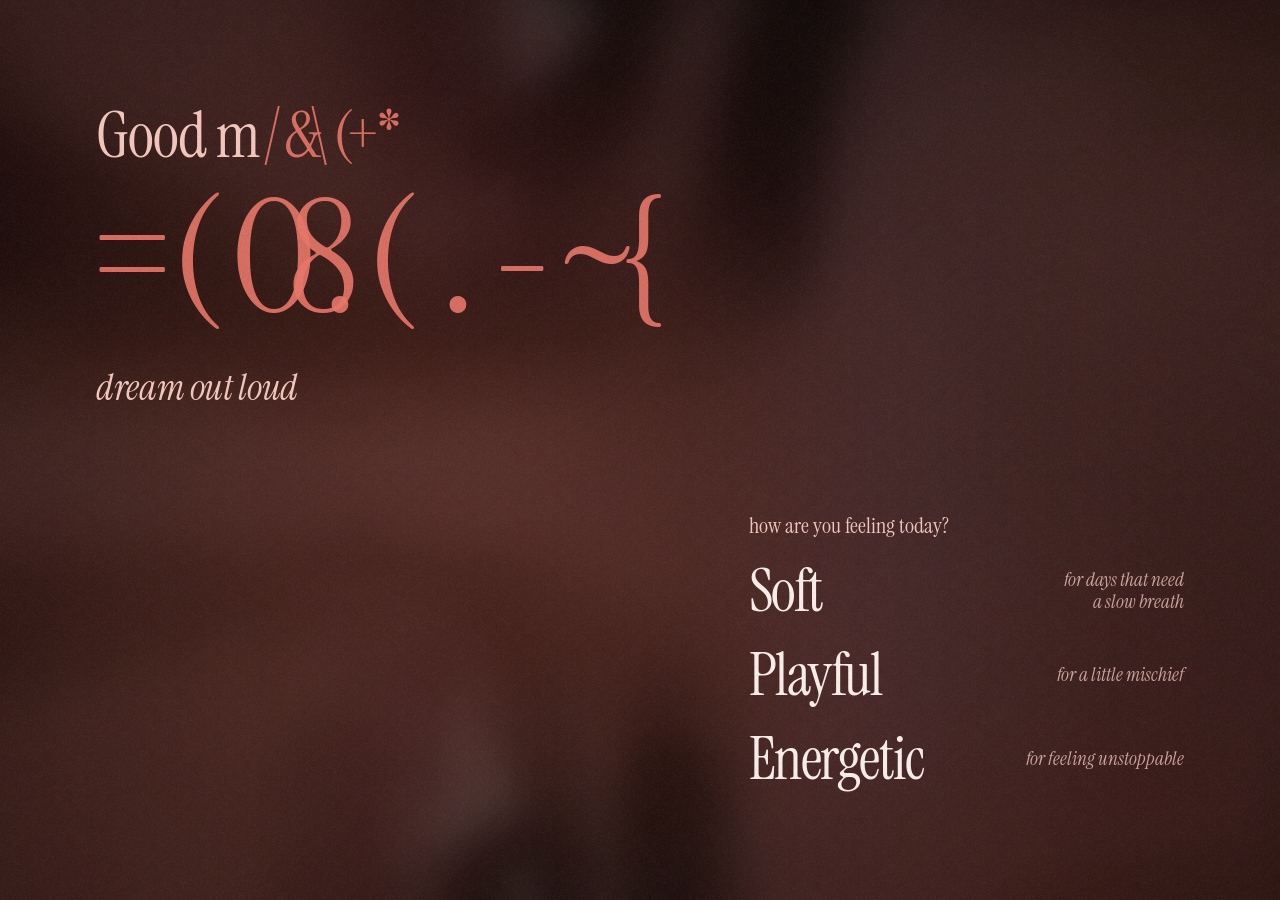
==== index.html @ 74a63eb9 "Twieyes: a little gift page Greeting that follows the time of day, a quote that changes by itself, t" ====
<!doctype html>
<html lang="en" class="no-js">
<head>
<meta charset="utf-8">
<meta name="viewport" content="width=device-width, initial-scale=1, viewport-fit=cover">
<title>Twieyes</title>
<meta name="description" content="Twieyes: a little something, just for you.">
<meta name="robots" content="noindex, nofollow">
<meta name="theme-color" content="#0b0708">
<meta name="color-scheme" content="dark">
<meta name="mobile-web-app-capable" content="yes">
<meta name="apple-mobile-web-app-capable" content="yes">
<meta name="apple-mobile-web-app-status-bar-style" content="black-translucent">
<meta name="apple-mobile-web-app-title" content="Twieyes">
<meta name="application-name" content="Twieyes">
<link rel="manifest" href="manifest.webmanifest">
<link rel="icon" type="image/png" sizes="32x32" href="assets/favicon-32.png">
<link rel="icon" type="image/png" sizes="48x48" href="assets/favicon-48.png">
<link rel="shortcut icon" href="favicon.ico">
<link rel="apple-touch-icon" sizes="180x180" href="assets/apple-touch-icon.png">
<link rel="preload" href="fonts/instrument-serif-latin-400-normal.woff2" as="font" type="font/woff2" crossorigin>
<link rel="preload" href="fonts/instrument-serif-latin-400-italic.woff2" as="font" type="font/woff2" crossorigin>
<link rel="preload" href="assets/poster-soft.jpg" as="image">
<link rel="stylesheet" href="styles.css">
<script>document.documentElement.className = 'js';</script>
</head>
<body>

<canvas class="glow" id="glow" aria-hidden="true"></canvas>
<div class="ambient" aria-hidden="true"><canvas id="ambient" width="32" height="56"></canvas></div>

<div class="frame" id="frame">
  <img class="poster" id="poster" src="assets/poster-soft.jpg" alt="" decoding="async">

  <div class="stage" id="stage">
    <div class="lid" id="lid">
      <video id="video" src="assets/loop.mp4" poster="assets/poster.jpg" muted loop playsinline preload="auto"
             disablepictureinpicture disableremoteplayback aria-hidden="true"></video>
    </div>
    <div class="scrim" aria-hidden="true"></div>

    <section class="now" id="now" aria-label="Controls" inert>
      <button class="corner back step" id="back" type="button" aria-label="Back to the start" style="--i:0">
        <svg viewBox="0 0 24 24" fill="none" stroke="currentColor" stroke-width="1.8" stroke-linecap="round" stroke-linejoin="round" aria-hidden="true"><path d="M15 5l-7 7 7 7"/></svg>
      </button>
      <button class="corner skip step" id="skip" type="button" aria-label="Next song" style="--i:1">
        <svg viewBox="0 0 24 24" fill="none" stroke="currentColor" stroke-width="1.7" stroke-linecap="round" stroke-linejoin="round" aria-hidden="true"><path d="M7 6.5v11l8-5.5z"/><path d="M18 6.5v11"/></svg>
      </button>
      <button class="corner sound step" id="sound" type="button" aria-pressed="false" aria-label="Sound on" style="--i:1">
        <svg viewBox="0 0 24 24" fill="none" stroke="currentColor" stroke-width="1.7" stroke-linecap="round" stroke-linejoin="round" aria-hidden="true">
          <path d="M4 9.5v5h3.6L12 18.5v-13L7.6 9.5H4z"/>
          <path class="waves" d="M15.5 9a4.2 4.2 0 0 1 0 6M18 6.6a7.6 7.6 0 0 1 0 10.8"/>
          <path class="slash" d="M15.5 9.5l5 5M20.5 9.5l-5 5"/>
        </svg>
      </button>
    </section>
  </div>

  <main class="ui">
    <section class="intro" id="intro">
      <div class="intro-top">
        <h1 class="greeting" aria-label="Hi Chaithanya">
          <span class="hi rise" style="--i:1" aria-hidden="true">Hi</span>
          <span class="name" id="name" aria-hidden="true">Chaithanya</span>
        </h1>
        <p class="quote rise" style="--i:6" id="quote"><span class="q"></span></p>
      </div>

      <div class="intro-bottom">
        <p class="ask rise" style="--i:8" id="ask">how are you feeling today?</p>
        <ul class="moods" role="list">
          <li class="rise" style="--i:9"><button class="mood" type="button" data-mood="soft"><span class="mood-name">Soft</span><span class="mood-note">for days that need a slow breath</span></button></li>
          <li class="rise" style="--i:10"><button class="mood" type="button" data-mood="playful"><span class="mood-name">Playful</span><span class="mood-note">for a little mischief</span></button></li>
          <li class="rise" style="--i:11"><button class="mood" type="button" data-mood="energetic"><span class="mood-name">Energetic</span><span class="mood-note">for feeling unstoppable</span></button></li>
        </ul>
      </div>
    </section>
  </main>
</div>

<div class="grain" aria-hidden="true"></div>

<div class="sheet-wrap" id="install" aria-hidden="true">
  <div class="sheet-backdrop" id="installBackdrop"></div>
  <div class="sheet" id="sheet" role="dialog" aria-modal="true" aria-labelledby="installTitle" aria-describedby="installBody">
    <span class="sheet-grip" aria-hidden="true"></span>
    <div class="sheet-app">
      <img class="sheet-icon" src="assets/icon-192.png" alt="" width="56" height="56">
      <div><p class="sheet-name">Twieyes</p><p class="sheet-tag">a little something, just for you</p></div>
    </div>
    <h2 class="sheet-title" id="installTitle">Keep this one close</h2>
    <p class="sheet-body" id="installBody">Add it to your home screen and it opens like an app, any time you want it.</p>
    <div class="sheet-actions">
      <button class="btn-go" id="installGo" type="button">Add to home screen</button>
      <button class="btn-later" id="installLater" type="button">Not now</button>
    </div>
  </div>
</div>

<noscript><p class="noscript">Hi Chaithanya. This little page needs JavaScript to play.</p></noscript>
<script src="songs.js"></script>
<script src="app.js" defer></script>
</body>
</html>
---- styles.css ----
@font-face {
  font-family: "Instrument Serif";
  src: url("fonts/instrument-serif-latin-400-normal.woff2") format("woff2");
  font-weight: 400; font-style: normal; font-display: swap;
}
@font-face {
  font-family: "Instrument Serif";
  src: url("fonts/instrument-serif-latin-400-italic.woff2") format("woff2");
  font-weight: 400; font-style: italic; font-display: swap;
}

:root {
  /* colours are taken from the video itself: warm black, the coral of its glyphs, blush for light */
  --ground: #0b0708;
  --ink: #f8ede8;
  --blush: #f2c6bd;
  --accent: #f2b8ae;                       /* set per mood from JS */
  --ease-out: cubic-bezier(0.23, 1, 0.32, 1);
  --ease-io: cubic-bezier(0.77, 0, 0.175, 1);
  --serif: "Instrument Serif", "Iowan Old Style", "Palatino Linotype", Georgia, serif;
}

* { box-sizing: border-box; margin: 0; padding: 0; }

html {
  background: var(--ground);
  color: var(--ink);
  font-family: var(--serif);
  -webkit-text-size-adjust: 100%;
  text-size-adjust: 100%;
  overscroll-behavior: none;
}
body {
  min-height: 100dvh;
  overflow: hidden;
  background: var(--ground);
  font-size: 18px;
  line-height: 1.3;
  -webkit-font-smoothing: antialiased;
  -webkit-tap-highlight-color: transparent;
  touch-action: manipulation;
}

::selection { background: var(--accent); color: var(--ground); }
:focus-visible { outline: 2px solid var(--accent); outline-offset: 4px; border-radius: 2px; }

button {
  font: inherit; color: inherit; background: none; border: 0; cursor: pointer;
  -webkit-user-select: none; user-select: none; -webkit-touch-callout: none;
}

/* ---------- stage ---------- */

.glow {
  position: fixed; inset: 0; z-index: 0; width: 100%; height: 100%; display: block;
  background: var(--ground);
  transition: opacity 1400ms var(--ease-out);
}
body.is-open .glow { opacity: 0; }

.ambient { position: fixed; inset: 0; z-index: 0; overflow: hidden; display: none; }
.ambient canvas {
  width: 100%; height: 100%; display: block;
  transform: scale(1.15);
  image-rendering: auto;
  opacity: 0;
  transition: opacity 1600ms var(--ease-out);
}
body.is-opening .ambient canvas, body.is-open .ambient canvas { opacity: 1; transition-delay: 500ms; }

.frame {
  position: fixed; inset: 0; z-index: 1; overflow: hidden;
  container-type: inline-size;
  touch-action: none;                       /* the home screen answers to a finger moving across it */
  --m: clamp(22px, 6.4cqi, 44px);          /* the page's one outer margin */
}

/* the video and what sits on it. On a phone it is the whole screen; on anything wider it is shown
   whole as a tall column, with its own very dark light spilling to the sides */
.stage { position: absolute; inset: 0; overflow: hidden; container-type: inline-size; --m: clamp(22px, 6.4cqi, 44px); }
@media (min-aspect-ratio: 6 / 10) {
  .ambient { display: block; }
  .stage { margin-inline: auto; width: calc(100dvh * 714 / 1280); }
}

.poster, .lid, .lid video {
  position: absolute; inset: 0; width: 100%; height: 100%; object-fit: cover; display: block;
}
.poster {
  opacity: 0;
  object-position: 50% 66%;                 /* keep her eyes in view when the screen is wider than the portrait */
  filter: blur(9px);                        /* soft enough that it reads as warm light first, a face only later */
  transform: scale(1.1);
  transition: opacity 1400ms var(--ease-out);
}
.js .poster.is-in { opacity: 0.34; animation: breathe 24s ease-in-out infinite alternate; }
.no-js .poster { opacity: 0.3; }
body.is-opening .poster { opacity: 0.5; animation-play-state: paused; }
body.is-open .poster { opacity: 0; transition-duration: 600ms; animation: none; }

@keyframes breathe { from { transform: scale(1.1) translate(-1.5%, 0); } to { transform: scale(1.18) translate(1.5%, -1%); } }

.lid { clip-path: ellipse(0% 0% at 50% 62%); }
body.is-opening .lid { animation: lid 1700ms both; will-change: clip-path; }
body.is-open .lid { clip-path: none; animation: none; }

/* the page opens like an eye: a slit, then the lid lifts */
@keyframes lid {
  0%   { clip-path: ellipse(0% 0% at 50% 62%);        animation-timing-function: cubic-bezier(0.23, 1, 0.32, 1); }
  16%  { clip-path: ellipse(34% 0.7% at 50% 62%);     animation-timing-function: cubic-bezier(0.65, 0, 0.2, 1); }
  100% { clip-path: ellipse(140% 120% at 50% 62%); }
}

/* a flat dark veil under the text, so type stays readable on the bright glyph wall */
.scrim {
  position: absolute; inset: 0; pointer-events: none;
  background: linear-gradient(to top, rgb(11 7 8 / 0.7) 0%, rgb(11 7 8 / 0.28) 14%, rgb(11 7 8 / 0) 30%);
  transition: opacity 900ms var(--ease-out);
}
body:not(.is-opening):not(.is-open) .scrim { opacity: 0.3; }
@media (min-aspect-ratio: 6 / 10) { body:not(.is-opening):not(.is-open) .scrim { opacity: 0; } }

/* a little film grain: breaks up banding in the dark and makes everything feel printed rather than rendered */
.grain {
  position: fixed; inset: 0; z-index: 5; pointer-events: none;
  opacity: 0.06;
  background-size: 160px 160px;
  transition: opacity 600ms var(--ease-out);
}
body.is-opening .grain { opacity: 0; }                  /* nothing extra over the video while it plays */

/* ---------- layout ---------- */

.ui {
  position: absolute; inset: 0; pointer-events: none;      /* only the home screen inside it takes taps, so it never covers the controls under it */
  padding-inline: var(--m);
  padding-top: max(env(safe-area-inset-top), 18px);
  padding-bottom: max(env(safe-area-inset-bottom), 22px);
}
.intro, .now { position: absolute; inset: 0; display: flex; flex-direction: column; justify-content: space-between; }
.intro { padding: inherit; pointer-events: auto; }
.now { padding-inline: var(--m); padding-top: max(env(safe-area-inset-top), 18px); padding-bottom: max(env(safe-area-inset-bottom), 22px); }
.intro { padding-top: calc(max(env(safe-area-inset-top), 18px) + 7dvh); }

.greeting {
  font-weight: 400; line-height: 0.92; letter-spacing: -0.03em;
  font-size: clamp(54px, 18vw, 96px);
  font-size: clamp(54px, 17.4cqi, 112px);
  text-wrap: balance;
}
.hi { display: block; color: var(--blush); }
.hi.is-long { font-size: 0.4em; line-height: 1.15; letter-spacing: -0.015em; white-space: nowrap; margin-bottom: 0.2em; }
.name { display: block; margin-left: -0.04em; white-space: nowrap; }

.quote {
  margin-top: clamp(16px, 3.2dvh, 28px);
  font-style: italic; color: var(--blush);
  font-size: clamp(22px, 6.4vw, 30px);
  font-size: clamp(22px, 6.4cqi, 34px);
  line-height: 1.15; letter-spacing: -0.01em;
  max-width: 16ch;
}

.intro-bottom { padding-bottom: 6px; }
.ask { color: var(--blush); opacity: 0.9; font-size: 18px; margin-bottom: 4px; }
@media (max-height: 720px) {
  .mood { min-height: 58px; padding-block: 5px; }
  .mood-name { font-size: clamp(32px, 9.4cqi, 44px); }
  .mood-note { font-size: 15px; }
  .intro { padding-top: calc(max(env(safe-area-inset-top), 18px) + 3dvh); }
}

.moods { list-style: none; }
.mood {
  display: flex; align-items: center; justify-content: space-between; gap: 16px;
  width: 100%; min-height: 66px; padding-block: 8px; text-align: left;
  transition: transform 160ms var(--ease-out), color 200ms var(--ease-out), opacity 300ms var(--ease-out);
}
.mood-name { font-size: clamp(40px, 11.6cqi, 62px); line-height: 1; letter-spacing: -0.025em; }
.mood-note { font-style: italic; font-size: 16px; line-height: 1.15; color: var(--blush); opacity: 0.8; text-align: right; max-width: 10.5em; text-wrap: balance; }
.mood:active { transform: scale(0.98); }
.mood[data-mood="soft"]      { --c: #f2b8ae; }
.mood[data-mood="playful"]   { --c: #f7b685; }
.mood[data-mood="energetic"] { --c: #ff7461; }

@media (hover: hover) and (pointer: fine) {
  .mood:hover { color: var(--c); transform: translateX(8px); }
  .mood:hover:active { transform: translateX(8px) scale(0.98); }
}

/* picking a mood: the chosen word takes its colour, the rest let go */
body.is-opening .mood { pointer-events: none; }
body.is-opening .mood:not(.is-picked) { opacity: 0; }
.mood.is-picked { color: var(--c); }
.intro { transition: opacity 420ms var(--ease-out) 220ms, transform 420ms var(--ease-out) 220ms, filter 420ms var(--ease-out) 220ms; }
body.is-opening .intro { opacity: 0; transform: translateY(-10px); filter: blur(8px); pointer-events: none; }
body.is-open .intro { visibility: hidden; }

/* ---------- desktop home: greeting top-left, moods bottom-right ---------- */

@media (min-width: 900px) and (min-aspect-ratio: 1 / 1) {
  .intro { padding: clamp(48px, 11dvh, 130px) clamp(56px, 7.5vw, 140px); flex-direction: row; justify-content: space-between; align-items: stretch; }
  .intro-top { align-self: flex-start; }
  .intro-bottom { align-self: flex-end; width: min(34vw, 520px); padding-bottom: 0; }
  .greeting { font-size: clamp(96px, 12.4vw, 216px); }
  .quote { font-size: clamp(30px, 2.9vw, 50px); max-width: 18ch; margin-top: clamp(20px, 4dvh, 44px); }
  .ask { font-size: 22px; margin-bottom: 8px; }
  .mood { min-height: 84px; }
  .mood-name { font-size: clamp(54px, 4.7vw, 82px); }
  .mood-note { font-size: 19px; max-width: 11em; }
}

/* the quote swaps itself every so often: out with a little blur, in from below */
.q { display: inline-block; text-wrap: balance; transition: opacity 650ms var(--ease-out), transform 650ms var(--ease-out), filter 650ms var(--ease-out); }
.q.out { opacity: 0; transform: translateY(-10px); filter: blur(6px); transition-duration: 380ms; }
.q.pre { opacity: 0; transform: translateY(14px); filter: blur(6px); transition: none; }

/* ---------- playing: nothing but two small controls at the very corners, so the video has the whole screen ---------- */

.now { pointer-events: none; }
.corner {
  position: absolute; width: 44px; height: 44px; display: grid; place-items: center; border-radius: 50%;
  background: rgb(11 7 8 / 0.46); color: var(--ink); pointer-events: auto;
  transition: background-color 200ms var(--ease-out), transform 160ms var(--ease-out), opacity 200ms var(--ease-out);
}
.corner svg { width: 22px; height: 22px; display: block; }
.back  { top: max(env(safe-area-inset-top), 10px); left: max(env(safe-area-inset-left), 10px); }
.sound { bottom: max(env(safe-area-inset-bottom), 10px); right: max(env(safe-area-inset-right), 10px); }
.skip  { bottom: max(env(safe-area-inset-bottom), 10px); right: calc(max(env(safe-area-inset-right), 10px) + 52px); }
.sound .slash { display: none; }
.sound[aria-pressed="true"] .waves { display: none; }
.sound[aria-pressed="true"] .slash { display: block; }
.sound[aria-pressed="true"] { opacity: 0.75; }
.corner:active { transform: scale(0.93); }
@media (hover: hover) and (pointer: fine) { .corner:hover { background: rgb(11 7 8 / 0.7); } }

/* ---------- motion ---------- */

.js .rise {
  opacity: 0; transform: translateY(14px); filter: blur(5px);
  transition: opacity 700ms var(--ease-out), transform 700ms var(--ease-out), filter 700ms var(--ease-out);
  transition-delay: calc(var(--i, 0) * 70ms);
}
.js body.is-ready .rise { opacity: 1; transform: none; filter: none; }
body.is-opening .rise { transition-delay: 0ms; }

.js .name .ch, .js .hi .ch { position: relative; display: inline-block; }
.js .name .real, .js .hi .real { opacity: 0; transition: opacity 260ms var(--ease-out); }
.js .name .gl, .js .hi .gl {
  position: absolute; inset: 0; text-align: center; color: #e8776a; opacity: 0.9;
}
.js .name .ch.is-done .real, .js .hi .ch.is-done .real { opacity: 1; }
.js .name .ch.is-done .gl, .js .hi .ch.is-done .gl { display: none; }

.js .step { opacity: 0; transform: translateY(10px); filter: blur(4px); pointer-events: none;
  transition: opacity 600ms var(--ease-out), transform 600ms var(--ease-out), filter 600ms var(--ease-out);
  transition-delay: calc(var(--i, 0) * 80ms); }
.js body.is-open .step { opacity: 1; transform: none; filter: none; pointer-events: auto; }

.noscript { position: fixed; inset: 0; display: grid; place-items: center; padding: 24px; text-align: center; font-size: 28px; }

/* ---------- install sheet ---------- */

.sheet-wrap { position: fixed; inset: 0; z-index: 10; visibility: hidden; transition: visibility 0s linear 260ms; }
.sheet-wrap.is-open { visibility: visible; transition-delay: 0s; }
.sheet-backdrop { position: absolute; inset: 0; background: rgb(11 7 8 / 0.62); opacity: 0; transition: opacity 260ms var(--ease-out); }
.is-open .sheet-backdrop { opacity: 1; }

.sheet {
  position: absolute; left: 0; right: 0; bottom: 0; margin-inline: auto;
  width: min(100%, 460px);
  padding: 14px 26px max(env(safe-area-inset-bottom), 24px);
  background: #1b1213; border-radius: 26px 26px 0 0;
  transform: translateY(105%);
  transition: transform 240ms var(--ease-out);
  touch-action: none;
}
.is-open .sheet { transform: translateY(var(--drag, 0px)); transition: transform 480ms cubic-bezier(0.32, 0.72, 0, 1); }
.sheet.is-dragging { transition: none; }
@media (min-width: 560px) and (min-height: 560px) { .sheet { bottom: 28px; border-radius: 26px; } }

.sheet-grip { display: block; width: 38px; height: 5px; border-radius: 3px; background: #4a3a38; margin: 0 auto 20px; }
.sheet-app { display: flex; align-items: center; gap: 14px; margin-bottom: 22px; }
.sheet-icon { display: block; width: 56px; height: 56px; border-radius: 14px; object-fit: cover; flex: none; }
.sheet-name { font-size: 24px; line-height: 1.05; letter-spacing: -0.01em; }
.sheet-tag { font-style: italic; font-size: 16px; color: var(--blush); opacity: 0.75; margin-top: 2px; }
.sheet-title { font-weight: 400; font-size: 34px; line-height: 1; letter-spacing: -0.02em; margin-bottom: 10px; }
.sheet-body { color: var(--blush); font-size: 19px; line-height: 1.3; max-width: 30ch; }
.sheet-body em { font-style: normal; color: var(--ink); }
.sheet-body svg { display: inline-block; width: 1.05em; height: 1.05em; vertical-align: -0.14em; margin-inline: 0.1em; }
.sheet-actions { display: flex; flex-direction: column; gap: 4px; margin-top: 24px; }
.btn-go {
  min-height: 54px; border-radius: 999px; background: #e8776a; color: var(--ground); font-size: 21px;
  transition: transform 160ms var(--ease-out), background-color 200ms var(--ease-out);
}
.btn-go:active { transform: scale(0.97); }
.btn-later { min-height: 48px; font-size: 19px; color: var(--blush); opacity: 0.8; transition: opacity 200ms var(--ease-out), transform 160ms var(--ease-out); }
.btn-later:active { transform: scale(0.97); }
@media (hover: hover) and (pointer: fine) { .btn-go:hover { background: #f08f82; } .btn-later:hover { opacity: 1; } }

@media (prefers-reduced-motion: reduce) {
  .q, .q.out, .q.pre { transform: none; filter: none; }
  .sheet, .is-open .sheet { transition: opacity 200ms ease; transform: none; opacity: 0; }
  .is-open .sheet { opacity: 1; }
  .glow { transition: none; }
  .js .rise, .js .step { transform: none; filter: none; transition: opacity 400ms ease; }
  .js .poster.is-in { animation: none; }
  body.is-opening .lid { animation: none; clip-path: none; opacity: 0; }
  body.is-open .lid { opacity: 1; transition: opacity 500ms ease; }
  body.is-opening .intro-top, body.is-opening .ask, body.is-opening .mood.is-picked { transform: none; filter: none; }
  .mood:hover { transform: none; }
}
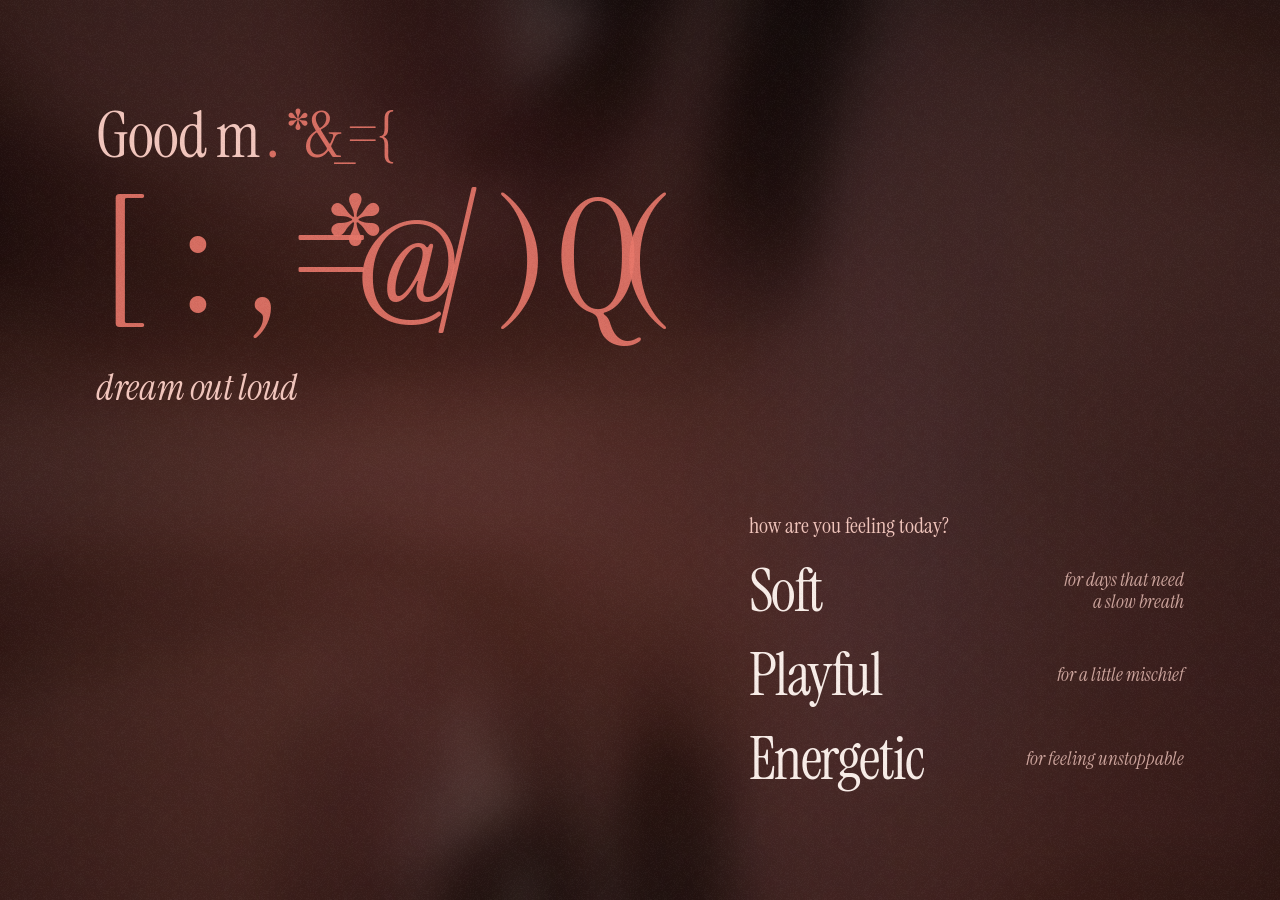
==== commit 672c97d7: "Trim install popup text and tagline Remove the install-as-an-app sentence from the desktop install s" ====
--- a/index.html
+++ b/index.html
@@ -4,7 +4,7 @@
 <meta charset="utf-8">
 <meta name="viewport" content="width=device-width, initial-scale=1, viewport-fit=cover">
 <title>Twieyes</title>
-<meta name="description" content="Twieyes: a little something, just for you.">
+<meta name="description" content="Twieyes: a little something, just you.">
 <meta name="robots" content="noindex, nofollow">
 <meta name="theme-color" content="#0b0708">
 <meta name="color-scheme" content="dark">
@@ -86,7 +86,7 @@
     <span class="sheet-grip" aria-hidden="true"></span>
     <div class="sheet-app">
       <img class="sheet-icon" src="assets/icon-192.png" alt="" width="56" height="56">
-      <div><p class="sheet-name">Twieyes</p><p class="sheet-tag">a little something, just for you</p></div>
+      <div><p class="sheet-name">Twieyes</p><p class="sheet-tag">a little something, just you</p></div>
     </div>
     <h2 class="sheet-title" id="installTitle">Keep this one close</h2>
     <p class="sheet-body" id="installBody">Add it to your home screen and it opens like an app, any time you want it.</p>
--- a/styles.css
+++ b/styles.css
@@ -285,6 +285,7 @@
 .sheet-name { font-size: 24px; line-height: 1.05; letter-spacing: -0.01em; }
 .sheet-tag { font-style: italic; font-size: 16px; color: var(--blush); opacity: 0.75; margin-top: 2px; }
 .sheet-title { font-weight: 400; font-size: 34px; line-height: 1; letter-spacing: -0.02em; margin-bottom: 10px; }
+.sheet-body:empty { display: none; }
 .sheet-body { color: var(--blush); font-size: 19px; line-height: 1.3; max-width: 30ch; }
 .sheet-body em { font-style: normal; color: var(--ink); }
 .sheet-body svg { display: inline-block; width: 1.05em; height: 1.05em; vertical-align: -0.14em; margin-inline: 0.1em; }
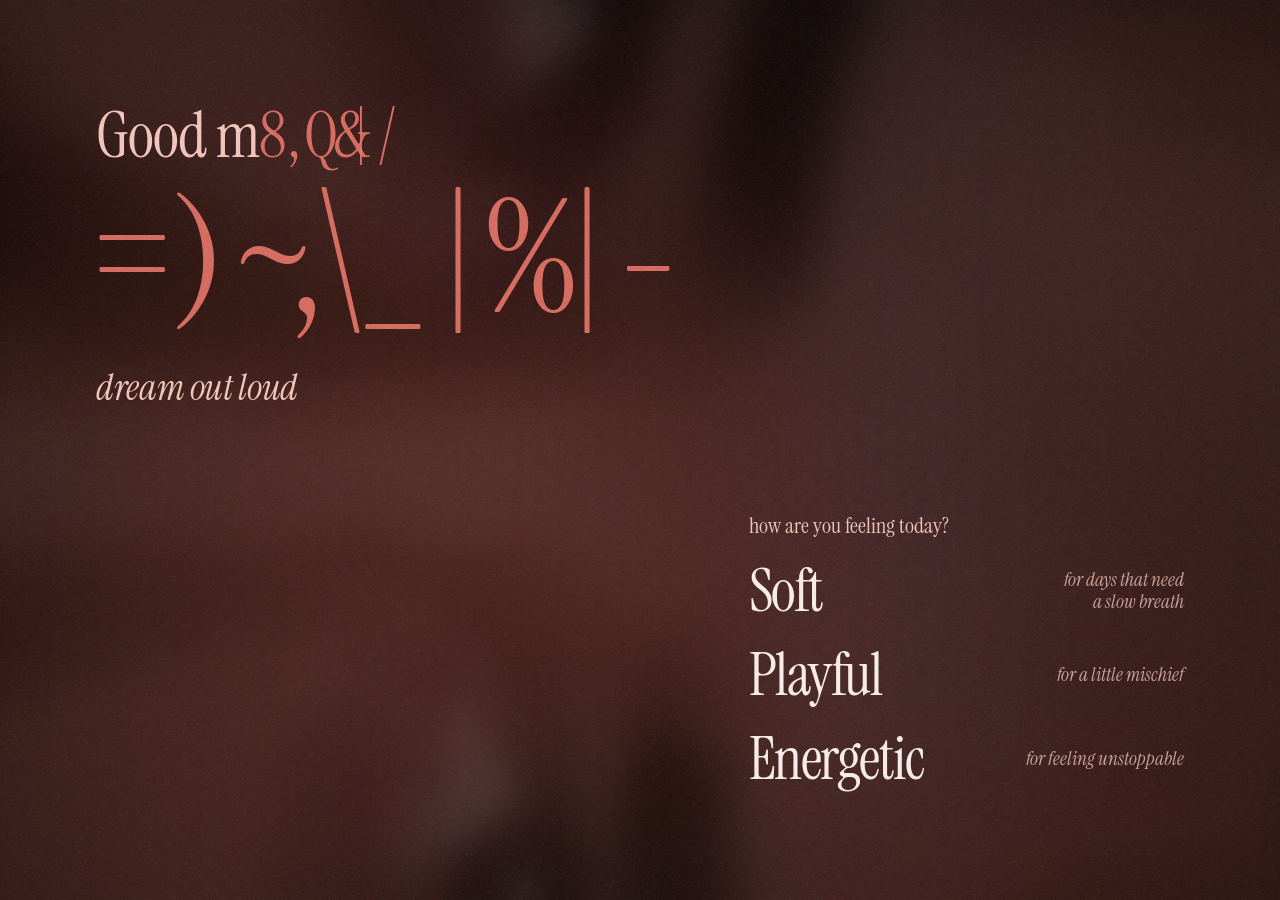
==== commit d416c2cd: "Tagline: "a little something, for you" Co-Authored-By: Claude Sonnet 5.5 <noreply@anthropic.com>" ====
--- a/index.html
+++ b/index.html
@@ -4,7 +4,7 @@
 <meta charset="utf-8">
 <meta name="viewport" content="width=device-width, initial-scale=1, viewport-fit=cover">
 <title>Twieyes</title>
-<meta name="description" content="Twieyes: a little something, just you.">
+<meta name="description" content="Twieyes: a little something, for you.">
 <meta name="robots" content="noindex, nofollow">
 <meta name="theme-color" content="#0b0708">
 <meta name="color-scheme" content="dark">
@@ -86,7 +86,7 @@
     <span class="sheet-grip" aria-hidden="true"></span>
     <div class="sheet-app">
       <img class="sheet-icon" src="assets/icon-192.png" alt="" width="56" height="56">
-      <div><p class="sheet-name">Twieyes</p><p class="sheet-tag">a little something, just you</p></div>
+      <div><p class="sheet-name">Twieyes</p><p class="sheet-tag">a little something, for you</p></div>
     </div>
     <h2 class="sheet-title" id="installTitle">Keep this one close</h2>
     <p class="sheet-body" id="installBody">Add it to your home screen and it opens like an app, any time you want it.</p>
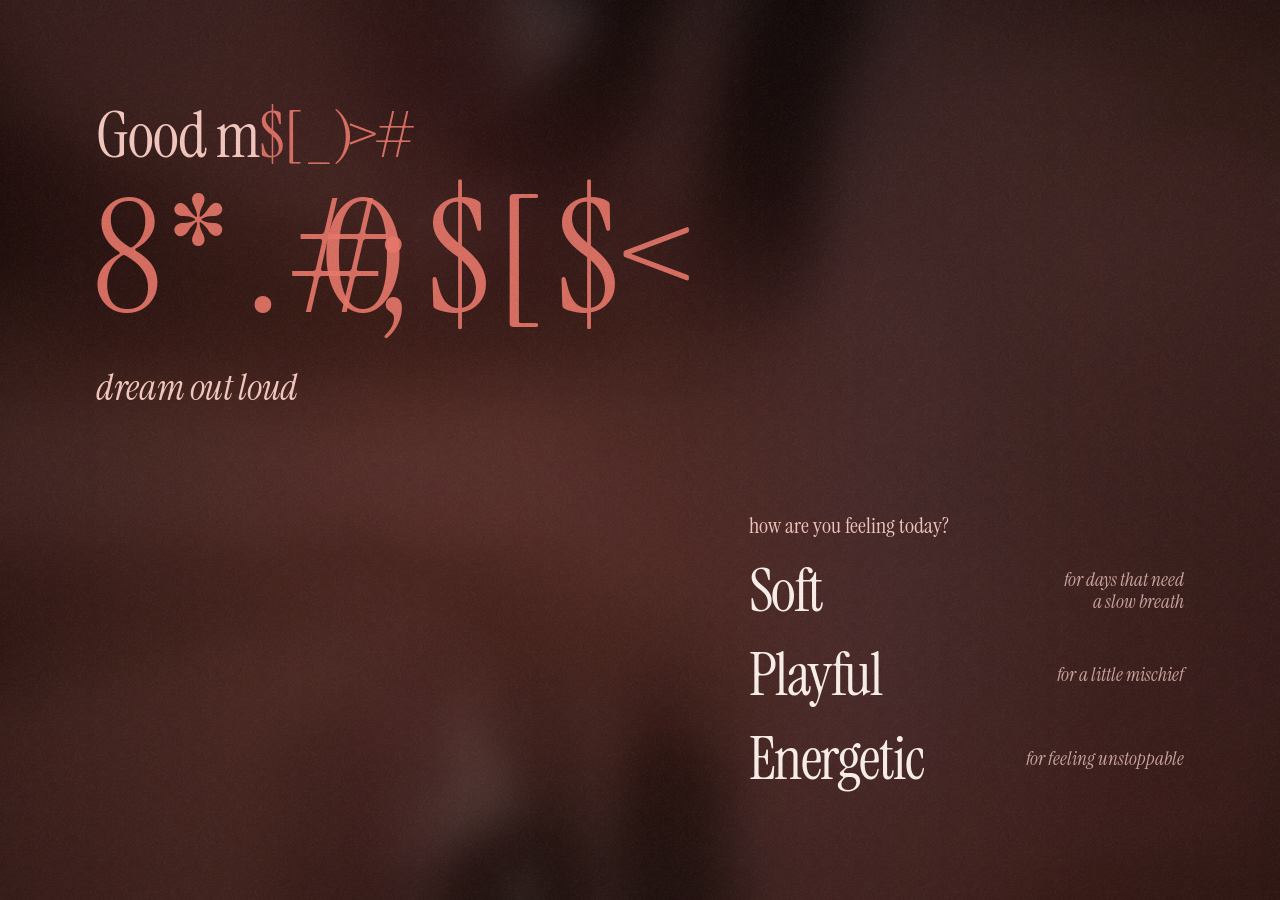
==== commit 3bc50be2: "Add visit counting, a password-protected stats page, and Majboor in Soft - anonymous counts (opens, " ====
--- a/index.html
+++ b/index.html
@@ -99,6 +99,7 @@
 
 <noscript><p class="noscript">Hi Chaithanya. This little page needs JavaScript to play.</p></noscript>
 <script src="songs.js"></script>
+<script src="counter.js"></script>
 <script src="app.js" defer></script>
 </body>
 </html>
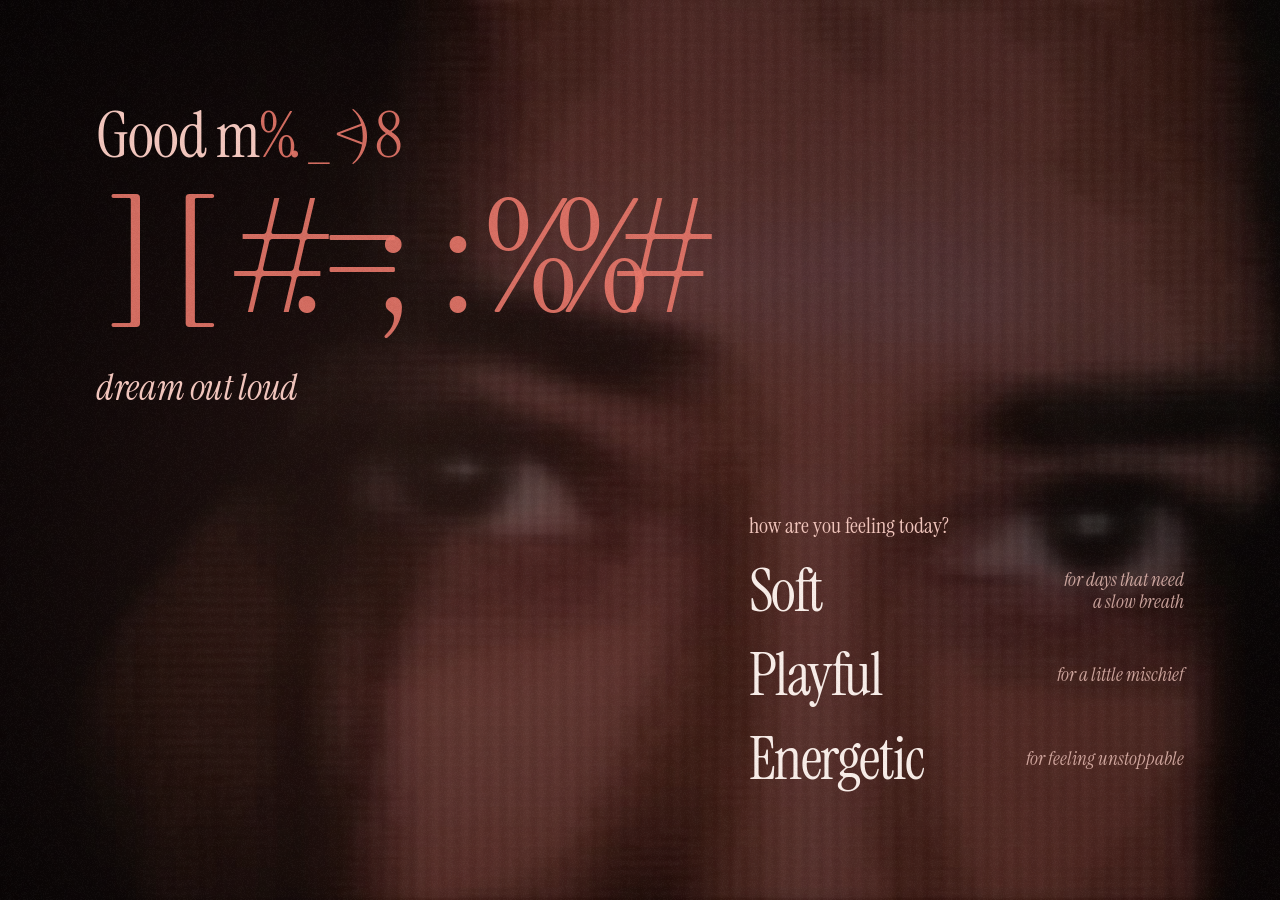
==== commit 4f88dfda: "Landscape video and still portrait on PC, new controls, lawyer titles - Soft gains Aankhon Se Batana" ====
--- a/index.html
+++ b/index.html
@@ -27,10 +27,10 @@
 <body>
 
 <canvas class="glow" id="glow" aria-hidden="true"></canvas>
-<div class="ambient" aria-hidden="true"><canvas id="ambient" width="32" height="56"></canvas></div>
 
 <div class="frame" id="frame">
   <img class="poster" id="poster" src="assets/poster-soft.jpg" alt="" decoding="async">
+  <img class="poster-wide" id="posterWide" alt="" decoding="async" aria-hidden="true">
 
   <div class="stage" id="stage">
     <div class="lid" id="lid">
@@ -43,9 +43,7 @@
       <button class="corner back step" id="back" type="button" aria-label="Back to the start" style="--i:0">
         <svg viewBox="0 0 24 24" fill="none" stroke="currentColor" stroke-width="1.8" stroke-linecap="round" stroke-linejoin="round" aria-hidden="true"><path d="M15 5l-7 7 7 7"/></svg>
       </button>
-      <button class="corner skip step" id="skip" type="button" aria-label="Next song" style="--i:1">
-        <svg viewBox="0 0 24 24" fill="none" stroke="currentColor" stroke-width="1.7" stroke-linecap="round" stroke-linejoin="round" aria-hidden="true"><path d="M7 6.5v11l8-5.5z"/><path d="M18 6.5v11"/></svg>
-      </button>
+      <button class="corner skip step" id="skip" type="button" aria-label="Next song" style="--i:1">one more &lt;3</button>
       <button class="corner sound step" id="sound" type="button" aria-pressed="false" aria-label="Sound on" style="--i:1">
         <svg viewBox="0 0 24 24" fill="none" stroke="currentColor" stroke-width="1.7" stroke-linecap="round" stroke-linejoin="round" aria-hidden="true">
           <path d="M4 9.5v5h3.6L12 18.5v-13L7.6 9.5H4z"/>
@@ -97,7 +95,7 @@
   </div>
 </div>
 
-<noscript><p class="noscript">Hi Chaithanya. This little page needs JavaScript to play.</p></noscript>
+<noscript><p class="noscript">Hi. This little page needs JavaScript to play.</p></noscript>
 <script src="songs.js"></script>
 <script src="counter.js"></script>
 <script src="app.js" defer></script>
--- a/styles.css
+++ b/styles.css
@@ -58,16 +58,6 @@
 }
 body.is-open .glow { opacity: 0; }
 
-.ambient { position: fixed; inset: 0; z-index: 0; overflow: hidden; display: none; }
-.ambient canvas {
-  width: 100%; height: 100%; display: block;
-  transform: scale(1.15);
-  image-rendering: auto;
-  opacity: 0;
-  transition: opacity 1600ms var(--ease-out);
-}
-body.is-opening .ambient canvas, body.is-open .ambient canvas { opacity: 1; transition-delay: 500ms; }
-
 .frame {
   position: fixed; inset: 0; z-index: 1; overflow: hidden;
   container-type: inline-size;
@@ -75,11 +65,10 @@
   --m: clamp(22px, 6.4cqi, 44px);          /* the page's one outer margin */
 }
 
-/* the video and what sits on it. On a phone it is the whole screen; on anything wider it is shown
-   whole as a tall column, with its own very dark light spilling to the sides */
+/* the video and what sits on it. On a phone it is the whole screen; tablets show it as a tall column;
+   PC / landscape windows turn it upright and fill the screen (see below) */
 .stage { position: absolute; inset: 0; overflow: hidden; container-type: inline-size; --m: clamp(22px, 6.4cqi, 44px); }
-@media (min-aspect-ratio: 6 / 10) {
-  .ambient { display: block; }
+@media (min-aspect-ratio: 6 / 10) and (max-aspect-ratio: 99 / 100) {       /* tablet-shaped: the video as a tall column */
   .stage { margin-inline: auto; width: calc(100dvh * 714 / 1280); }
 }
 
@@ -100,6 +89,28 @@
 
 @keyframes breathe { from { transform: scale(1.1) translate(-1.5%, 0); } to { transform: scale(1.18) translate(1.5%, -1%); } }
 
+/* PC / landscape windows: the video was filmed sideways, so turn it upright (the brows end up above the eyes)
+   and let it fill as much of the screen as its shape allows. The phone layout above is untouched. */
+@media (min-aspect-ratio: 1 / 1) {
+  .stage { --sw: min(100vw, calc(100dvh * 1280 / 714)); inset: 0; margin: auto; width: var(--sw); height: calc(var(--sw) * 714 / 1280); container-type: size; }
+  .lid video { inset: auto; top: 50%; left: 50%; width: 100cqh; height: 100cqw; transform: translate(-50%, -50%) rotate(-90deg); }
+  .poster { display: none; }                          /* the phone portrait is not used on a PC: a landscape one takes its place */
+}
+
+/* PC home: the same face, turned upright and only lightly softened, so her eyes are just about there behind the words */
+.poster-wide { display: none; }
+@media (min-aspect-ratio: 1 / 1) {
+  .poster-wide {
+    display: block; position: fixed; inset: 0; width: 100%; height: 100%; z-index: 0; object-fit: cover; object-position: 50% 42%;
+    opacity: 0; pointer-events: none;
+    transition: opacity 1800ms var(--ease-out);
+  }
+  .js .poster-wide.is-in { opacity: 0.5; }              /* still: it only fades in, it never moves */
+  body.is-opening .poster-wide { opacity: 0.6; }
+  body.is-open .poster-wide { opacity: 0; transition-duration: 600ms; }
+  .frame { z-index: 1; }
+}
+
 .lid { clip-path: ellipse(0% 0% at 50% 62%); }
 body.is-opening .lid { animation: lid 1700ms both; will-change: clip-path; }
 body.is-open .lid { clip-path: none; animation: none; }
@@ -109,6 +120,17 @@
   0%   { clip-path: ellipse(0% 0% at 50% 62%);        animation-timing-function: cubic-bezier(0.23, 1, 0.32, 1); }
   16%  { clip-path: ellipse(34% 0.7% at 50% 62%);     animation-timing-function: cubic-bezier(0.65, 0, 0.2, 1); }
   100% { clip-path: ellipse(140% 120% at 50% 62%); }
+}
+
+@media (min-aspect-ratio: 1 / 1) {
+  .lid { clip-path: ellipse(0% 0% at 50% 50%); }
+  body.is-opening .lid { animation-name: lid-wide; }
+  body.is-open .lid { animation: none; clip-path: none; }
+}
+@keyframes lid-wide {
+  0%   { clip-path: ellipse(0% 0% at 50% 50%);        animation-timing-function: cubic-bezier(0.23, 1, 0.32, 1); }
+  16%  { clip-path: ellipse(34% 0.7% at 50% 50%);     animation-timing-function: cubic-bezier(0.65, 0, 0.2, 1); }
+  100% { clip-path: ellipse(140% 120% at 50% 50%); }
 }
 
 /* a flat dark veil under the text, so type stays readable on the bright glyph wall */
@@ -199,9 +221,10 @@
 /* ---------- desktop home: greeting top-left, moods bottom-right ---------- */
 
 @media (min-width: 900px) and (min-aspect-ratio: 1 / 1) {
-  .intro { padding: clamp(48px, 11dvh, 130px) clamp(56px, 7.5vw, 140px); flex-direction: row; justify-content: space-between; align-items: stretch; }
-  .intro-top { align-self: flex-start; }
-  .intro-bottom { align-self: flex-end; width: min(34vw, 520px); padding-bottom: 0; }
+  .intro { --px: clamp(56px, 7.5vw, 140px); --py: clamp(48px, 11dvh, 130px); padding: var(--py) var(--px); display: block; }
+  .intro-top { max-width: 100%; }
+  /* pinned to the bottom-right corner on its own, so a long title can never push it off the screen */
+  .intro-bottom { position: absolute; right: var(--px); bottom: var(--py); width: min(34vw, 520px); padding-bottom: 0; }
   .greeting { font-size: clamp(96px, 12.4vw, 216px); }
   .quote { font-size: clamp(30px, 2.9vw, 50px); max-width: 18ch; margin-top: clamp(20px, 4dvh, 44px); }
   .ask { font-size: 22px; margin-bottom: 8px; }
@@ -226,13 +249,15 @@
 .corner svg { width: 22px; height: 22px; display: block; }
 .back  { top: max(env(safe-area-inset-top), 10px); left: max(env(safe-area-inset-left), 10px); }
 .sound { bottom: max(env(safe-area-inset-bottom), 10px); right: max(env(safe-area-inset-right), 10px); }
-.skip  { bottom: max(env(safe-area-inset-bottom), 10px); right: calc(max(env(safe-area-inset-right), 10px) + 52px); }
+.skip  { width: auto; padding: 0 18px; border-radius: 0; background: none !important; text-shadow: 0 1px 10px rgb(11 7 8 / 0.9), 0 0 3px rgb(11 7 8 / 0.7); font-style: italic; font-size: 20px; line-height: 1; letter-spacing: -0.005em; white-space: nowrap;
+  display: inline-flex; align-items: center; color: var(--ctl, var(--accent));      /* the only coloured control: the mood's own colour */
+  bottom: max(env(safe-area-inset-bottom), 10px); right: calc(max(env(safe-area-inset-right), 10px) + 52px); }
 .sound .slash { display: none; }
 .sound[aria-pressed="true"] .waves { display: none; }
 .sound[aria-pressed="true"] .slash { display: block; }
 .sound[aria-pressed="true"] { opacity: 0.75; }
 .corner:active { transform: scale(0.93); }
-@media (hover: hover) and (pointer: fine) { .corner:hover { background: rgb(11 7 8 / 0.7); } }
+@media (hover: hover) and (pointer: fine) { .corner:hover { background: rgb(11 7 8 / 0.7); } .skip:hover { background: none; opacity: 0.85; } }
 
 /* ---------- motion ---------- */
 
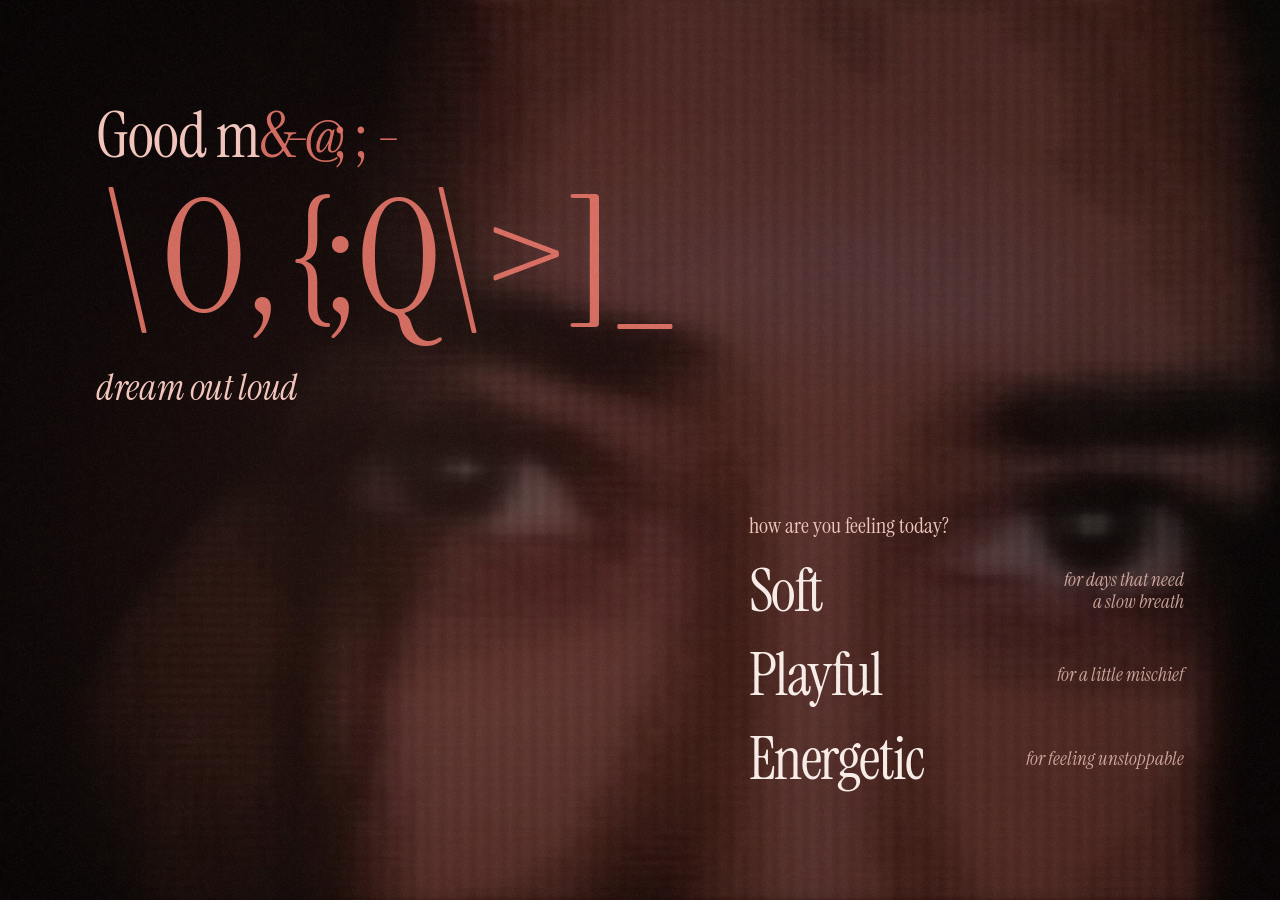
==== commit fa36051d: "Pulsing "one more <3", lower controls on phones, fewer titles - the whole "one more <3" label beats " ====
--- a/index.html
+++ b/index.html
@@ -43,7 +43,7 @@
       <button class="corner back step" id="back" type="button" aria-label="Back to the start" style="--i:0">
         <svg viewBox="0 0 24 24" fill="none" stroke="currentColor" stroke-width="1.8" stroke-linecap="round" stroke-linejoin="round" aria-hidden="true"><path d="M15 5l-7 7 7 7"/></svg>
       </button>
-      <button class="corner skip step" id="skip" type="button" aria-label="Next song" style="--i:1">one more &lt;3</button>
+      <button class="corner skip step" id="skip" type="button" aria-label="Next song" style="--i:1"><span class="pulse"><span class="skip-txt">one more</span><span class="heart" aria-hidden="true">&lt;3</span></span></button>
       <button class="corner sound step" id="sound" type="button" aria-pressed="false" aria-label="Sound on" style="--i:1">
         <svg viewBox="0 0 24 24" fill="none" stroke="currentColor" stroke-width="1.7" stroke-linecap="round" stroke-linejoin="round" aria-hidden="true">
           <path d="M4 9.5v5h3.6L12 18.5v-13L7.6 9.5H4z"/>
--- a/styles.css
+++ b/styles.css
@@ -249,15 +249,49 @@
 .corner svg { width: 22px; height: 22px; display: block; }
 .back  { top: max(env(safe-area-inset-top), 10px); left: max(env(safe-area-inset-left), 10px); }
 .sound { bottom: max(env(safe-area-inset-bottom), 10px); right: max(env(safe-area-inset-right), 10px); }
-.skip  { width: auto; padding: 0 18px; border-radius: 0; background: none !important; text-shadow: 0 1px 10px rgb(11 7 8 / 0.9), 0 0 3px rgb(11 7 8 / 0.7); font-style: italic; font-size: 20px; line-height: 1; letter-spacing: -0.005em; white-space: nowrap;
-  display: inline-flex; align-items: center; color: var(--ctl, var(--accent));      /* the only coloured control: the mood's own colour */
-  bottom: max(env(safe-area-inset-bottom), 10px); right: calc(max(env(safe-area-inset-right), 10px) + 52px); }
+
+/* "one more <3": no box and no underline. It reads as a button because it is alive: the heart beats, the label glows
+   softly in the mood's colour like a small lit sign, and it answers a press. */
+.skip {
+  width: auto; padding: 0 18px; border-radius: 0; background: none !important;
+  font-style: italic; font-weight: 400; font-size: 21px; line-height: 1; letter-spacing: 0; white-space: nowrap;
+  display: inline-flex; align-items: center; color: var(--ctl, var(--accent));
+  text-shadow: 0 0 16px color-mix(in srgb, var(--ctl, var(--accent)) 55%, transparent), 0 1px 10px rgb(11 7 8 / 0.9), 0 0 3px rgb(11 7 8 / 0.7);
+  bottom: max(env(safe-area-inset-bottom), 10px); right: calc(max(env(safe-area-inset-right), 10px) + 52px);
+  transition: transform 160ms var(--ease-out), text-shadow 240ms var(--ease-out);
+}
+.pulse {
+  display: inline-flex; align-items: center; gap: 0.3em; transform-origin: 50% 55%;
+  text-shadow: 0 0 16px color-mix(in srgb, var(--ctl, var(--accent)) 50%, transparent), 0 1px 10px rgb(11 7 8 / 0.9), 0 0 3px rgb(11 7 8 / 0.7);
+  animation: pulse 5s ease-in-out 1.4s infinite;
+}
+.heart { display: inline-block; transform-origin: 50% 60%; }
+/* the whole label beats like a heart, and its glow swells with each beat: a soft lub-dub every 5 seconds, then rest */
+@keyframes pulse {
+  0%, 52%, 100% { transform: scale(1);    text-shadow: 0 0 16px color-mix(in srgb, var(--ctl, var(--accent)) 45%, transparent), 0 1px 10px rgb(11 7 8 / 0.9), 0 0 3px rgb(11 7 8 / 0.7); }
+  10%           { transform: scale(1.09); text-shadow: 0 0 28px color-mix(in srgb, var(--ctl, var(--accent)) 100%, transparent), 0 1px 10px rgb(11 7 8 / 0.9), 0 0 3px rgb(11 7 8 / 0.7); }
+  22%           { transform: scale(1);    text-shadow: 0 0 18px color-mix(in srgb, var(--ctl, var(--accent)) 55%, transparent), 0 1px 10px rgb(11 7 8 / 0.9), 0 0 3px rgb(11 7 8 / 0.7); }
+  32%           { transform: scale(1.055); text-shadow: 0 0 24px color-mix(in srgb, var(--ctl, var(--accent)) 80%, transparent), 0 1px 10px rgb(11 7 8 / 0.9), 0 0 3px rgb(11 7 8 / 0.7); }
+  44%           { transform: scale(1);    text-shadow: 0 0 16px color-mix(in srgb, var(--ctl, var(--accent)) 45%, transparent), 0 1px 10px rgb(11 7 8 / 0.9), 0 0 3px rgb(11 7 8 / 0.7); }
+}
+.skip:active { transform: scale(0.94); }
+.skip:active .heart { animation: pop 320ms var(--ease-out); }
+@keyframes pop { 0% { transform: scale(1); } 40% { transform: scale(1.45); } 100% { transform: scale(1); } }
+@media (hover: hover) and (pointer: fine) {
+  .skip:hover .pulse { animation-duration: 3s; }
+}
+
+/* phones (portrait screens): both controls sit a little lower in the corner; PCs keep the original spacing */
+@media (max-aspect-ratio: 1 / 1) {
+  .sound { bottom: calc(max(env(safe-area-inset-bottom), 14px) - 12px); }
+  .skip  { bottom: calc(max(env(safe-area-inset-bottom), 14px) - 12px); }
+}
 .sound .slash { display: none; }
 .sound[aria-pressed="true"] .waves { display: none; }
 .sound[aria-pressed="true"] .slash { display: block; }
 .sound[aria-pressed="true"] { opacity: 0.75; }
 .corner:active { transform: scale(0.93); }
-@media (hover: hover) and (pointer: fine) { .corner:hover { background: rgb(11 7 8 / 0.7); } .skip:hover { background: none; opacity: 0.85; } }
+@media (hover: hover) and (pointer: fine) { .corner:hover { background: rgb(11 7 8 / 0.7); } }
 
 /* ---------- motion ---------- */
 
@@ -331,6 +365,7 @@
   .glow { transition: none; }
   .js .rise, .js .step { transform: none; filter: none; transition: opacity 400ms ease; }
   .js .poster.is-in { animation: none; }
+  .pulse { animation: none; }
   body.is-opening .lid { animation: none; clip-path: none; opacity: 0; }
   body.is-open .lid { opacity: 1; transition: opacity 500ms ease; }
   body.is-opening .intro-top, body.is-opening .ask, body.is-opening .mood.is-picked { transform: none; filter: none; }
